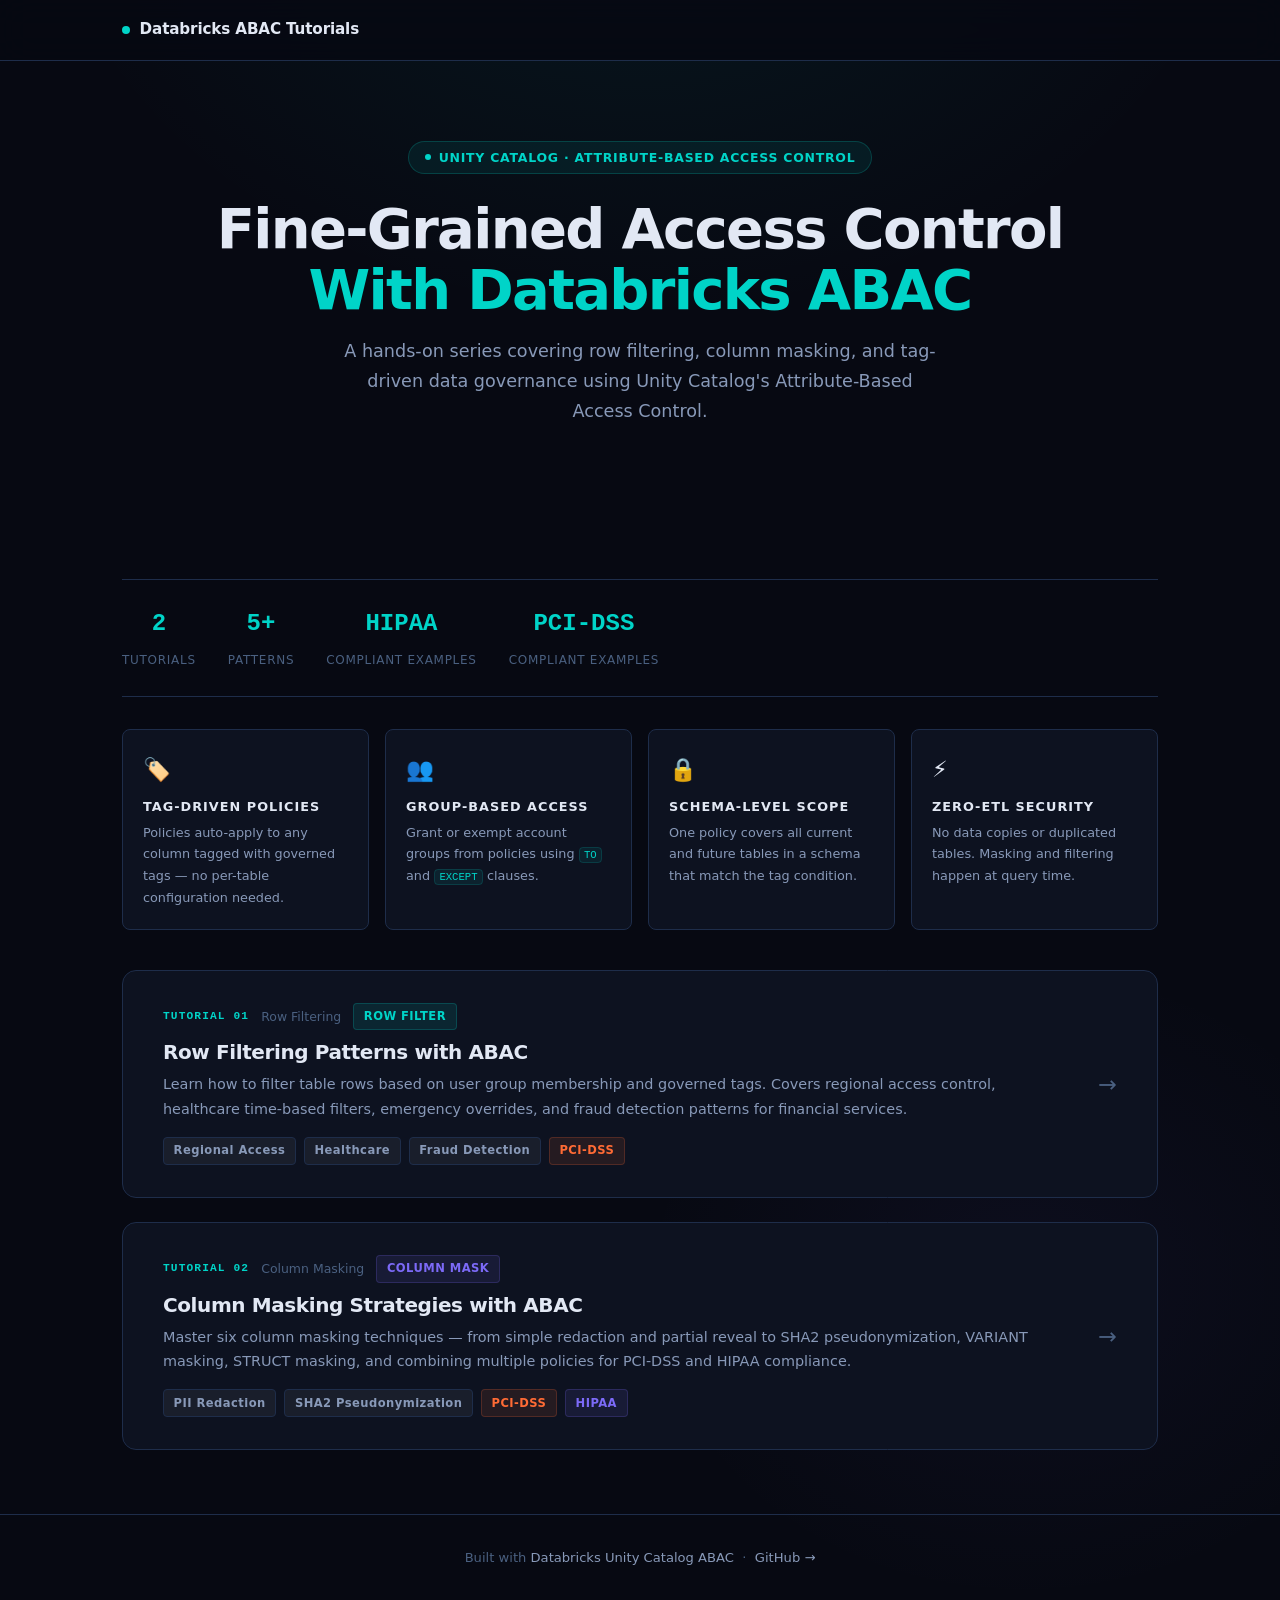
==== docs/index.html @ 79c4bac8 "feat: add GitHub Pages site with blog posts for tutorials 1 and 2 Index page, Row Filtering blog, Co" ====
<!DOCTYPE html>
<html lang="en">
<head>
  <meta charset="UTF-8">
  <meta name="viewport" content="width=device-width, initial-scale=1.0">
  <title>Databricks ABAC Tutorials</title>
  <link rel="stylesheet" href="styles.css">
  <style>
    .blog-list { display: flex; flex-direction: column; gap: 1.5rem; margin-top: 2.5rem; }
    .blog-card {
      background: var(--surface); border: 1px solid var(--border);
      border-radius: var(--radius-lg); padding: 2rem 2.5rem;
      display: grid; grid-template-columns: 1fr auto;
      gap: 1.5rem; align-items: center;
      text-decoration: none; color: inherit;
      transition: border-color var(--transition), transform var(--transition), box-shadow var(--transition);
      position: relative; overflow: hidden;
    }
    .blog-card::after {
      content: ''; position: absolute; inset: 0;
      background: linear-gradient(90deg, rgba(0,212,200,0.03) 0%, transparent 70%);
      opacity: 0; transition: opacity var(--transition);
    }
    .blog-card:hover { border-color: var(--accent-dim); transform: translateX(4px); box-shadow: var(--shadow-accent); }
    .blog-card:hover::after { opacity: 1; }
    .blog-card:hover .blog-arrow { transform: translateX(6px); color: var(--accent); }
    .blog-meta { display: flex; align-items: center; gap: 0.75rem; margin-bottom: 0.6rem; }
    .blog-num { font-family: var(--font-mono); font-size: 0.7rem; font-weight: 700; letter-spacing: 0.1em; color: var(--accent); text-transform: uppercase; }
    .blog-date { font-size: 0.78rem; color: var(--text-dim); }
    .blog-card h2 { font-size: 1.25rem; color: var(--text); margin-bottom: 0.5rem; }
    .blog-card p { font-size: 0.9rem; color: var(--text-muted); margin: 0 0 1rem; }
    .blog-arrow { color: var(--text-dim); font-size: 1.4rem; transition: transform var(--transition), color var(--transition); align-self: center; }
    @media (max-width: 540px) { .blog-card { grid-template-columns: 1fr; } .blog-arrow { display: none; } }

    .stats-row { display: flex; gap: 2rem; margin: 3rem 0 1rem; padding: 1.5rem 0; border-top: 1px solid var(--border); border-bottom: 1px solid var(--border); }
    .stat-item { text-align: center; }
    .stat-val { font-family: var(--font-mono); font-size: 1.5rem; font-weight: 700; color: var(--accent); display: block; }
    .stat-label { font-size: 0.75rem; color: var(--text-dim); text-transform: uppercase; letter-spacing: 0.06em; }

    .intro-grid { display: grid; grid-template-columns: repeat(auto-fit, minmax(200px, 1fr)); gap: 1rem; margin: 2rem 0; }
    .intro-item { background: var(--surface); border: 1px solid var(--border); border-radius: var(--radius); padding: 1.25rem; }
    .intro-item .icon { font-size: 1.4rem; margin-bottom: 0.5rem; }
    .intro-item h4 { font-size: 0.8rem; color: var(--text); margin-bottom: 0.25rem; }
    .intro-item p { font-size: 0.8rem; margin: 0; }
  </style>
</head>
<body>
  <nav class="nav">
    <div class="nav-inner">
      <div class="nav-logo">
        <span class="dot"></span>
        Databricks ABAC Tutorials
      </div>
    </div>
  </nav>

  <main>
    <div class="hero container">
      <div class="hero-badge fade-up fade-up-1">
        <span class="pulse"></span>
        Unity Catalog · Attribute-Based Access Control
      </div>
      <h1 class="fade-up fade-up-2">
        Fine-Grained Access Control<br>
        <span class="highlight">With Databricks ABAC</span>
      </h1>
      <p class="hero-subtitle fade-up fade-up-3">
        A hands-on series covering row filtering, column masking, and tag-driven data governance
        using Unity Catalog's Attribute-Based Access Control.
      </p>
    </div>

    <div class="container">
      <div class="stats-row fade-up fade-up-4">
        <div class="stat-item">
          <span class="stat-val">2</span>
          <span class="stat-label">Tutorials</span>
        </div>
        <div class="stat-item">
          <span class="stat-val">5+</span>
          <span class="stat-label">Patterns</span>
        </div>
        <div class="stat-item">
          <span class="stat-val">HIPAA</span>
          <span class="stat-label">Compliant Examples</span>
        </div>
        <div class="stat-item">
          <span class="stat-val">PCI-DSS</span>
          <span class="stat-label">Compliant Examples</span>
        </div>
      </div>

      <div class="intro-grid">
        <div class="intro-item">
          <div class="icon">🏷️</div>
          <h4>Tag-Driven Policies</h4>
          <p>Policies auto-apply to any column tagged with governed tags — no per-table configuration needed.</p>
        </div>
        <div class="intro-item">
          <div class="icon">👥</div>
          <h4>Group-Based Access</h4>
          <p>Grant or exempt account groups from policies using <code>TO</code> and <code>EXCEPT</code> clauses.</p>
        </div>
        <div class="intro-item">
          <div class="icon">🔒</div>
          <h4>Schema-Level Scope</h4>
          <p>One policy covers all current and future tables in a schema that match the tag condition.</p>
        </div>
        <div class="intro-item">
          <div class="icon">⚡</div>
          <h4>Zero-ETL Security</h4>
          <p>No data copies or duplicated tables. Masking and filtering happen at query time.</p>
        </div>
      </div>

      <div class="blog-list">
        <a class="blog-card" href="tutorial1.html">
          <div>
            <div class="blog-meta">
              <span class="blog-num">Tutorial 01</span>
              <span class="blog-date">Row Filtering</span>
              <span class="tag accent">ROW FILTER</span>
            </div>
            <h2>Row Filtering Patterns with ABAC</h2>
            <p>
              Learn how to filter table rows based on user group membership and governed tags.
              Covers regional access control, healthcare time-based filters, emergency overrides,
              and fraud detection patterns for financial services.
            </p>
            <div style="display:flex;gap:0.5rem;flex-wrap:wrap;">
              <span class="tag">Regional Access</span>
              <span class="tag">Healthcare</span>
              <span class="tag">Fraud Detection</span>
              <span class="tag orange">PCI-DSS</span>
            </div>
          </div>
          <span class="blog-arrow">→</span>
        </a>

        <a class="blog-card" href="tutorial2.html">
          <div>
            <div class="blog-meta">
              <span class="blog-num">Tutorial 02</span>
              <span class="blog-date">Column Masking</span>
              <span class="tag purple">COLUMN MASK</span>
            </div>
            <h2>Column Masking Strategies with ABAC</h2>
            <p>
              Master six column masking techniques — from simple redaction and partial reveal to
              SHA2 pseudonymization, VARIANT masking, STRUCT masking, and combining multiple
              policies for PCI-DSS and HIPAA compliance.
            </p>
            <div style="display:flex;gap:0.5rem;flex-wrap:wrap;">
              <span class="tag">PII Redaction</span>
              <span class="tag">SHA2 Pseudonymization</span>
              <span class="tag orange">PCI-DSS</span>
              <span class="tag purple">HIPAA</span>
            </div>
          </div>
          <span class="blog-arrow">→</span>
        </a>
      </div>
    </div>
  </main>

  <footer>
    <div class="container">
      <p>Built with <a href="https://docs.databricks.com/en/data-governance/unity-catalog/attribute-based-access-control.html" target="_blank">Databricks Unity Catalog ABAC</a> &nbsp;·&nbsp; <a href="https://github.com/AbhiDatabricks/DatabricksABACExamples" target="_blank">GitHub →</a></p>
    </div>
  </footer>
</body>
</html>
---- docs/styles.css ----
/* ─────────────────────────────────────────────
   Databricks ABAC Tutorials — Global Styles
   Dark terminal-data aesthetic
───────────────────────────────────────────── */

:root {
  --bg:         #07091280;
  --bg-solid:   #070912;
  --surface:    #0d1220;
  --surface2:   #111827;
  --border:     #1e2d4a;
  --border2:    #243352;
  --accent:     #00d4c8;
  --accent-dim: #00a89e;
  --accent2:    #ff6b35;
  --accent3:    #7c6af7;
  --text:       #e2e8f4;
  --text-muted: #8899b8;
  --text-dim:   #4a6080;
  --code-bg:    #080e1c;
  --success:    #22d3a0;
  --warning:    #f59e0b;
  --danger:     #f87171;

  --font-mono: "JetBrains Mono", "Fira Code", "Cascadia Code", "SF Mono", "Consolas", monospace;
  --font-body: "SF Pro Display", -apple-system, "Segoe UI", system-ui, sans-serif;
  --font-display: "SF Pro Display", -apple-system, system-ui, sans-serif;

  --radius: 8px;
  --radius-lg: 14px;
  --shadow: 0 4px 24px rgba(0,0,0,0.5);
  --shadow-accent: 0 0 32px rgba(0,212,200,0.12);
  --transition: 0.2s cubic-bezier(0.4, 0, 0.2, 1);
}

*, *::before, *::after { box-sizing: border-box; margin: 0; padding: 0; }

html { scroll-behavior: smooth; }

body {
  background: var(--bg-solid);
  color: var(--text);
  font-family: var(--font-body);
  font-size: 16px;
  line-height: 1.7;
  min-height: 100vh;
  background-image:
    radial-gradient(ellipse 80% 50% at 50% -10%, rgba(0,212,200,0.08) 0%, transparent 60%),
    radial-gradient(ellipse 60% 40% at 80% 80%, rgba(124,106,247,0.05) 0%, transparent 50%);
}

/* ── Scrollbar ── */
::-webkit-scrollbar { width: 6px; height: 6px; }
::-webkit-scrollbar-track { background: var(--bg-solid); }
::-webkit-scrollbar-thumb { background: var(--border2); border-radius: 3px; }
::-webkit-scrollbar-thumb:hover { background: var(--accent-dim); }

/* ── Typography ── */
h1 { font-size: clamp(2rem, 5vw, 3.5rem); font-weight: 700; letter-spacing: -0.03em; line-height: 1.1; }
h2 { font-size: clamp(1.4rem, 3vw, 2rem); font-weight: 600; letter-spacing: -0.02em; line-height: 1.2; margin-bottom: 1rem; }
h3 { font-size: 1.15rem; font-weight: 600; letter-spacing: -0.01em; margin-bottom: 0.75rem; }
h4 { font-size: 0.95rem; font-weight: 600; text-transform: uppercase; letter-spacing: 0.08em; color: var(--text-muted); margin-bottom: 0.5rem; }
p { color: var(--text-muted); margin-bottom: 1rem; }
a { color: var(--accent); text-decoration: none; transition: color var(--transition); }
a:hover { color: #fff; }
strong { color: var(--text); font-weight: 600; }

/* ── Layout ── */
.container { max-width: 1100px; margin: 0 auto; padding: 0 2rem; }
.container-narrow { max-width: 820px; margin: 0 auto; padding: 0 2rem; }

/* ── Nav ── */
.nav {
  position: sticky; top: 0; z-index: 100;
  border-bottom: 1px solid var(--border);
  background: rgba(7,9,18,0.85);
  backdrop-filter: blur(16px);
  -webkit-backdrop-filter: blur(16px);
}
.nav-inner {
  max-width: 1100px; margin: 0 auto;
  padding: 0 2rem;
  height: 60px;
  display: flex; align-items: center; gap: 1.5rem;
}
.nav-logo {
  display: flex; align-items: center; gap: 0.6rem;
  font-weight: 700; font-size: 0.95rem;
  color: var(--text); letter-spacing: -0.01em;
}
.nav-logo .dot { width: 8px; height: 8px; border-radius: 50%; background: var(--accent); display: inline-block; flex-shrink: 0; }
.nav-back {
  display: inline-flex; align-items: center; gap: 0.4rem;
  font-size: 0.875rem; color: var(--text-muted);
  transition: color var(--transition);
}
.nav-back:hover { color: var(--accent); }
.nav-back svg { width: 14px; height: 14px; }
.nav-title { font-size: 0.875rem; color: var(--text-dim); border-left: 1px solid var(--border); padding-left: 1.5rem; }

/* ── Hero ── */
.hero {
  padding: 5rem 0 4rem;
  text-align: center;
  position: relative;
}
.hero-badge {
  display: inline-flex; align-items: center; gap: 0.5rem;
  background: rgba(0,212,200,0.08); border: 1px solid rgba(0,212,200,0.2);
  border-radius: 100px; padding: 0.3rem 1rem;
  font-size: 0.78rem; font-weight: 600; letter-spacing: 0.06em;
  color: var(--accent); text-transform: uppercase;
  margin-bottom: 1.5rem;
}
.hero-badge .pulse {
  width: 6px; height: 6px; border-radius: 50%; background: var(--accent);
  animation: pulse 2s ease-in-out infinite;
}
@keyframes pulse {
  0%, 100% { opacity: 1; transform: scale(1); }
  50% { opacity: 0.5; transform: scale(0.8); }
}
.hero h1 { margin-bottom: 1rem; }
.hero h1 .highlight { color: var(--accent); }
.hero-subtitle { font-size: 1.1rem; color: var(--text-muted); max-width: 600px; margin: 0 auto 2.5rem; }

/* ── Cards ── */
.cards { display: grid; grid-template-columns: repeat(auto-fit, minmax(320px, 1fr)); gap: 1.5rem; margin-top: 3rem; }

.card {
  background: var(--surface);
  border: 1px solid var(--border);
  border-radius: var(--radius-lg);
  padding: 2rem;
  transition: border-color var(--transition), transform var(--transition), box-shadow var(--transition);
  position: relative; overflow: hidden;
  text-decoration: none; color: inherit; display: block;
}
.card::before {
  content: ''; position: absolute; inset: 0;
  background: linear-gradient(135deg, rgba(0,212,200,0.04) 0%, transparent 60%);
  opacity: 0; transition: opacity var(--transition);
}
.card:hover { border-color: var(--accent-dim); transform: translateY(-3px); box-shadow: var(--shadow-accent); }
.card:hover::before { opacity: 1; }
.card:hover .card-arrow { transform: translateX(4px); color: var(--accent); }

.card-num {
  font-family: var(--font-mono);
  font-size: 0.7rem; font-weight: 700; letter-spacing: 0.12em;
  color: var(--accent); text-transform: uppercase;
  margin-bottom: 0.75rem; display: block;
}
.card h3 { font-size: 1.2rem; color: var(--text); margin-bottom: 0.6rem; }
.card p { font-size: 0.9rem; color: var(--text-muted); margin: 0 0 1.5rem; }
.card-footer { display: flex; align-items: center; justify-content: space-between; }
.card-tags { display: flex; gap: 0.4rem; flex-wrap: wrap; }
.tag {
  font-size: 0.72rem; font-weight: 600; letter-spacing: 0.04em;
  padding: 0.2rem 0.6rem; border-radius: 4px;
  background: rgba(255,255,255,0.05); color: var(--text-muted);
  border: 1px solid var(--border);
}
.tag.accent { background: rgba(0,212,200,0.1); color: var(--accent); border-color: rgba(0,212,200,0.2); }
.tag.orange { background: rgba(255,107,53,0.1); color: var(--accent2); border-color: rgba(255,107,53,0.2); }
.tag.purple { background: rgba(124,106,247,0.1); color: var(--accent3); border-color: rgba(124,106,247,0.2); }
.card-arrow { color: var(--text-dim); transition: transform var(--transition), color var(--transition); font-size: 1.2rem; }

/* ── Tutorial layout ── */
.tutorial-layout { display: grid; grid-template-columns: 220px 1fr; gap: 3rem; padding: 3rem 0; align-items: start; }
@media (max-width: 768px) { .tutorial-layout { grid-template-columns: 1fr; } }

/* ── TOC ── */
.toc { position: sticky; top: 80px; }
.toc-title { font-size: 0.7rem; text-transform: uppercase; letter-spacing: 0.1em; color: var(--text-dim); margin-bottom: 0.75rem; font-weight: 700; }
.toc-list { list-style: none; border-left: 1px solid var(--border); }
.toc-list li a {
  display: block; padding: 0.35rem 0.85rem;
  font-size: 0.82rem; color: var(--text-muted);
  transition: color var(--transition), border-color var(--transition);
  border-left: 2px solid transparent; margin-left: -1px;
}
.toc-list li a:hover { color: var(--accent); border-left-color: var(--accent); }
.toc-list li a.active { color: var(--accent); border-left-color: var(--accent); }
.toc-list .toc-sub a { padding-left: 1.5rem; font-size: 0.78rem; }

/* ── Content sections ── */
.content section { margin-bottom: 3.5rem; }
.section-label {
  display: inline-flex; align-items: center; gap: 0.5rem;
  font-size: 0.7rem; font-weight: 700; letter-spacing: 0.1em;
  text-transform: uppercase; color: var(--accent);
  margin-bottom: 0.6rem;
}
.section-label::before { content: ''; width: 20px; height: 1px; background: var(--accent); }

/* ── Code blocks ── */
.code-wrap {
  background: var(--code-bg);
  border: 1px solid var(--border);
  border-radius: var(--radius);
  overflow: hidden;
  margin: 1.25rem 0;
  font-family: var(--font-mono);
}
.code-header {
  display: flex; align-items: center; justify-content: space-between;
  padding: 0.5rem 1rem;
  background: rgba(255,255,255,0.03);
  border-bottom: 1px solid var(--border);
}
.code-lang { font-size: 0.7rem; text-transform: uppercase; letter-spacing: 0.08em; color: var(--text-dim); font-weight: 700; }
.code-dots { display: flex; gap: 5px; }
.code-dots span { width: 10px; height: 10px; border-radius: 50%; }
.code-dots span:nth-child(1) { background: #ff5f57; }
.code-dots span:nth-child(2) { background: #ffbd2e; }
.code-dots span:nth-child(3) { background: #28ca41; }
.code-body { padding: 1.25rem 1.5rem; overflow-x: auto; }
.code-body pre { font-size: 0.82rem; line-height: 1.8; color: #c9d1e0; white-space: pre; }

/* SQL syntax colors */
.kw  { color: #7c6af7; font-weight: 600; } /* keywords */
.fn  { color: #00d4c8; }                    /* functions */
.str { color: #86efac; }                    /* strings */
.cm  { color: #4a6080; font-style: italic; }/* comments */
.op  { color: #94a3b8; }                    /* operators */
.nn  { color: #fbbf24; }                    /* names/identifiers */
.py  { color: #fb923c; }                    /* python */

/* ── Inline code ── */
code {
  font-family: var(--font-mono);
  font-size: 0.83em;
  background: rgba(0,212,200,0.08);
  color: var(--accent);
  padding: 0.1em 0.4em;
  border-radius: 4px;
  border: 1px solid rgba(0,212,200,0.15);
}

/* ── Tables ── */
.table-wrap { overflow-x: auto; margin: 1.25rem 0; border-radius: var(--radius); border: 1px solid var(--border); }
table { width: 100%; border-collapse: collapse; font-size: 0.875rem; }
thead { background: rgba(0,212,200,0.06); }
th { padding: 0.75rem 1rem; text-align: left; font-size: 0.72rem; text-transform: uppercase; letter-spacing: 0.08em; color: var(--accent); font-weight: 700; border-bottom: 1px solid var(--border); }
td { padding: 0.75rem 1rem; color: var(--text-muted); border-bottom: 1px solid rgba(30,45,74,0.5); }
tr:last-child td { border-bottom: none; }
tr:hover td { background: rgba(255,255,255,0.02); }
.td-role { font-family: var(--font-mono); font-size: 0.78rem; color: var(--accent); }
.td-yes { color: var(--success); font-weight: 600; }
.td-no { color: var(--danger); }
.td-partial { color: var(--warning); }

/* ── Callouts ── */
.callout {
  border-radius: var(--radius);
  padding: 1.25rem 1.5rem;
  margin: 1.5rem 0;
  border-left: 3px solid;
  display: flex; gap: 1rem; align-items: flex-start;
}
.callout-icon { font-size: 1.1rem; flex-shrink: 0; margin-top: 0.1rem; }
.callout-body h4 { margin-bottom: 0.35rem; font-size: 0.85rem; text-transform: uppercase; letter-spacing: 0.06em; }
.callout-body p, .callout-body li { font-size: 0.875rem; margin-bottom: 0.4rem; }
.callout-body ul { padding-left: 1.25rem; color: var(--text-muted); }
.callout.info { background: rgba(0,212,200,0.06); border-color: var(--accent); }
.callout.info h4 { color: var(--accent); }
.callout.warning { background: rgba(245,158,11,0.06); border-color: var(--warning); }
.callout.warning h4 { color: var(--warning); }
.callout.danger { background: rgba(248,113,113,0.06); border-color: var(--danger); }
.callout.danger h4 { color: var(--danger); }
.callout.success { background: rgba(34,211,160,0.06); border-color: var(--success); }
.callout.success h4 { color: var(--success); }

/* ── Steps ── */
.steps { display: flex; flex-direction: column; gap: 0; position: relative; }
.step {
  display: grid; grid-template-columns: 40px 1fr;
  gap: 1.25rem; padding-bottom: 2.5rem; position: relative;
}
.step:last-child { padding-bottom: 0; }
.step-num-wrap { display: flex; flex-direction: column; align-items: center; }
.step-num {
  width: 36px; height: 36px; border-radius: 50%;
  background: var(--surface2); border: 2px solid var(--border2);
  display: flex; align-items: center; justify-content: center;
  font-family: var(--font-mono); font-size: 0.8rem; font-weight: 700;
  color: var(--accent); flex-shrink: 0; z-index: 1;
}
.step-line { width: 1px; flex: 1; background: var(--border); margin-top: 0.5rem; }
.step:last-child .step-line { display: none; }
.step-content h3 { padding-top: 0.3rem; margin-bottom: 0.6rem; }

/* ── Prereq list ── */
.prereq-grid { display: grid; grid-template-columns: repeat(auto-fit, minmax(200px, 1fr)); gap: 1rem; margin: 1.25rem 0; }
.prereq-item {
  background: var(--surface);
  border: 1px solid var(--border);
  border-radius: var(--radius);
  padding: 1rem 1.25rem;
}
.prereq-item h4 { font-size: 0.7rem; margin-bottom: 0.5rem; }
.prereq-item ul { list-style: none; padding: 0; }
.prereq-item li {
  font-family: var(--font-mono); font-size: 0.75rem;
  color: var(--text-muted); padding: 0.2rem 0;
  display: flex; align-items: center; gap: 0.4rem;
}
.prereq-item li::before { content: '›'; color: var(--accent); font-size: 1rem; }

/* ── Section divider ── */
.divider { border: none; border-top: 1px solid var(--border); margin: 3rem 0; }

/* ── Industry badge ── */
.industry-header {
  display: flex; align-items: center; gap: 1rem;
  background: var(--surface); border: 1px solid var(--border);
  border-radius: var(--radius); padding: 1rem 1.5rem;
  margin-bottom: 1.5rem;
}
.industry-icon { font-size: 1.8rem; }
.industry-header h2 { margin: 0; font-size: 1.3rem; }
.industry-header p { margin: 0; font-size: 0.85rem; }

/* ── Footer ── */
footer {
  border-top: 1px solid var(--border);
  padding: 2rem 0;
  margin-top: 4rem;
  text-align: center;
}
footer p { font-size: 0.82rem; color: var(--text-dim); margin: 0; }
footer a { color: var(--text-muted); }
footer a:hover { color: var(--accent); }

/* ── Animations ── */
@keyframes fadeInUp {
  from { opacity: 0; transform: translateY(20px); }
  to   { opacity: 1; transform: translateY(0); }
}
.fade-up { animation: fadeInUp 0.5s ease forwards; }
.fade-up-1 { animation-delay: 0.1s; opacity: 0; }
.fade-up-2 { animation-delay: 0.2s; opacity: 0; }
.fade-up-3 { animation-delay: 0.3s; opacity: 0; }
.fade-up-4 { animation-delay: 0.4s; opacity: 0; }

/* ── Responsive ── */
@media (max-width: 640px) {
  .container, .container-narrow { padding: 0 1.25rem; }
  .hero { padding: 3rem 0 2.5rem; }
  .nav-inner { padding: 0 1.25rem; }
  .code-body { padding: 1rem; }
  .code-body pre { font-size: 0.75rem; }
}
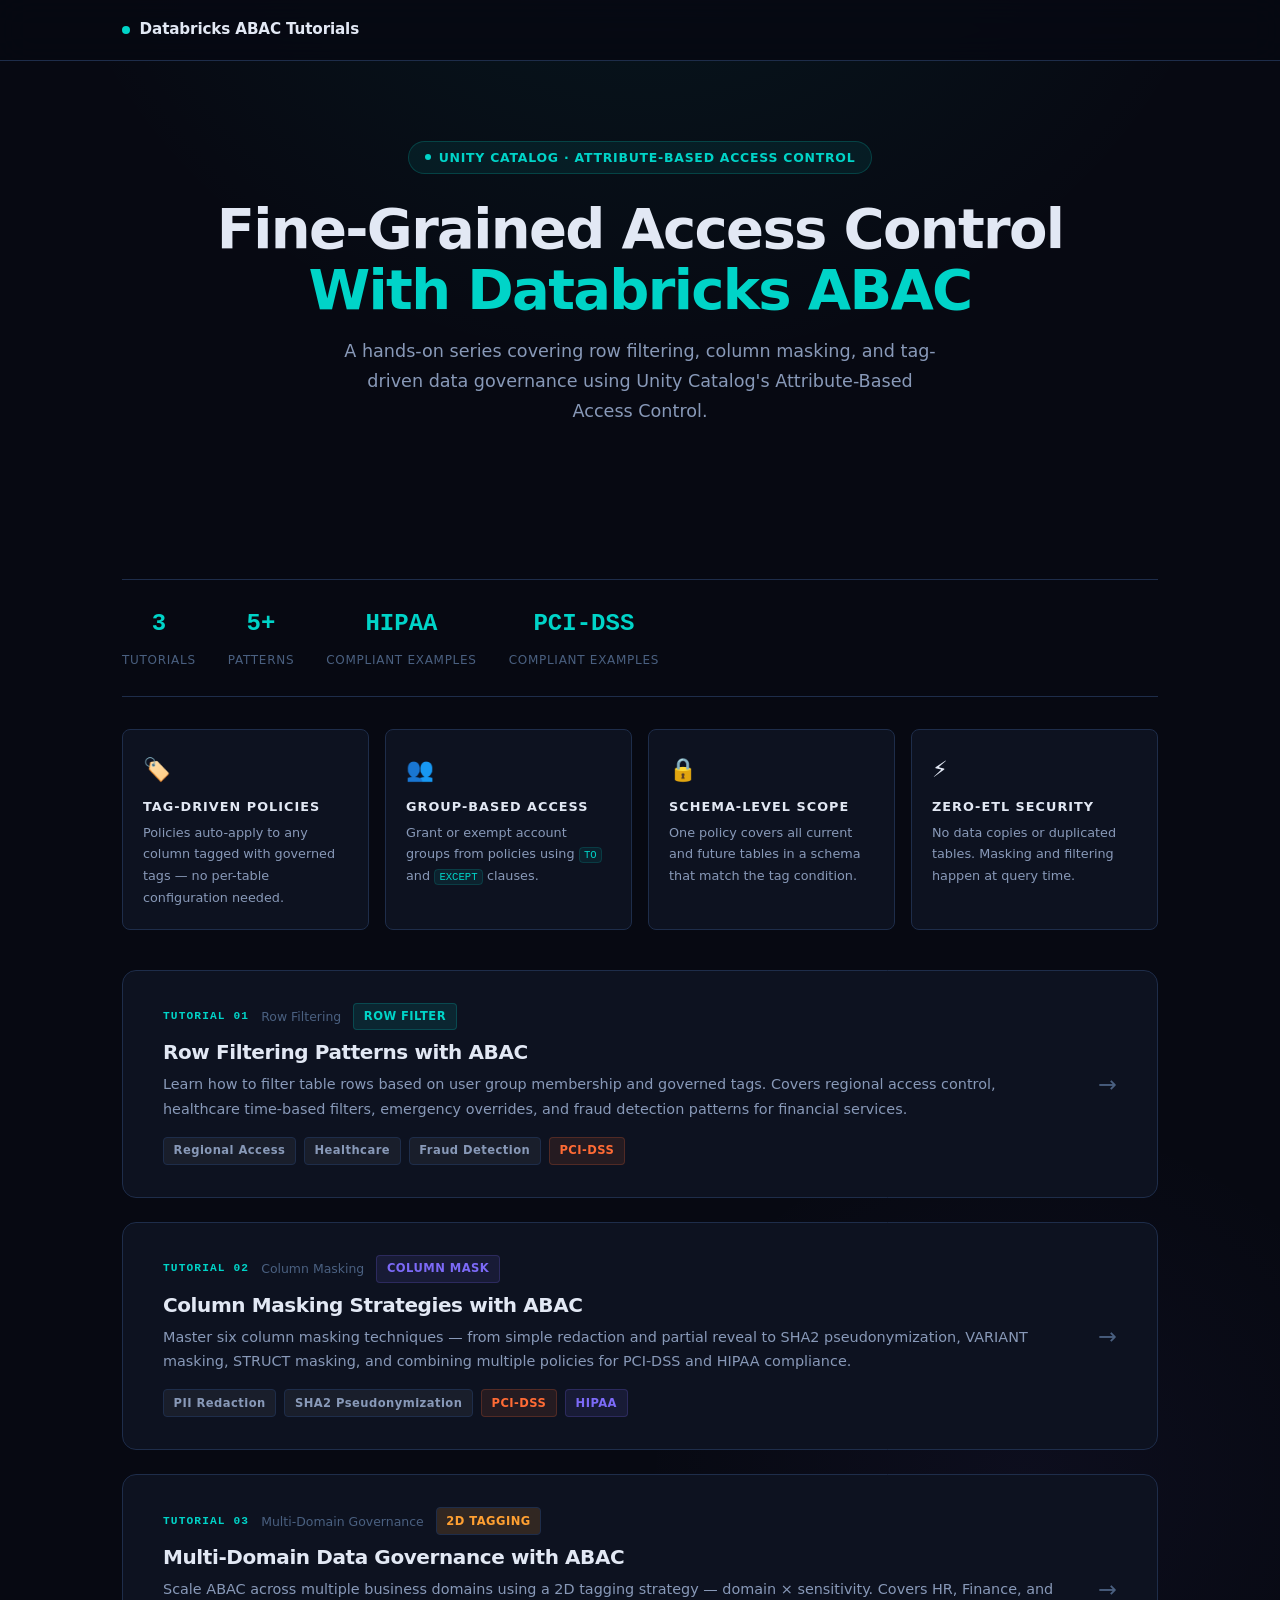
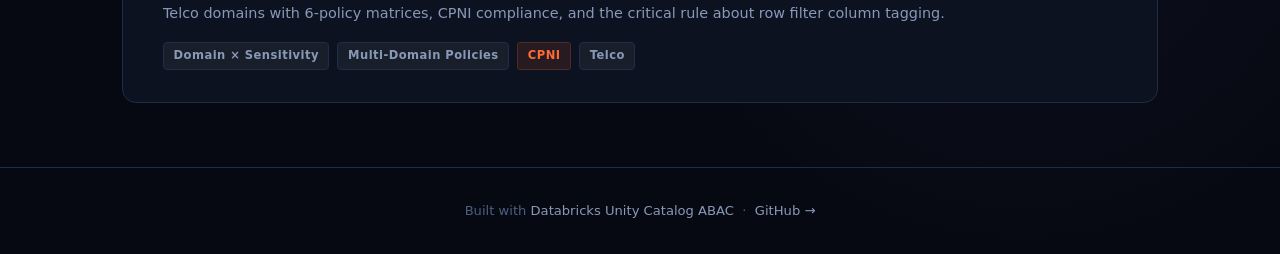
==== commit 204fe30c: "feat: add Tutorial 3 (Multi-Domain Governance), README, and notebook 5 - docs/tutorial3.html: new bl" ====
--- a/docs/index.html
+++ b/docs/index.html
@@ -73,7 +73,7 @@
     <div class="container">
       <div class="stats-row fade-up fade-up-4">
         <div class="stat-item">
-          <span class="stat-val">2</span>
+          <span class="stat-val">3</span>
           <span class="stat-label">Tutorials</span>
         </div>
         <div class="stat-item">
@@ -159,6 +159,29 @@
           </div>
           <span class="blog-arrow">→</span>
         </a>
+
+        <a class="blog-card" href="tutorial3.html">
+          <div>
+            <div class="blog-meta">
+              <span class="blog-num">Tutorial 03</span>
+              <span class="blog-date">Multi-Domain Governance</span>
+              <span class="tag" style="background:rgba(255,160,50,0.15);color:#ffa032;">2D TAGGING</span>
+            </div>
+            <h2>Multi-Domain Data Governance with ABAC</h2>
+            <p>
+              Scale ABAC across multiple business domains using a 2D tagging strategy — domain × sensitivity.
+              Covers HR, Finance, and Telco domains with 6-policy matrices, CPNI compliance,
+              and the critical rule about row filter column tagging.
+            </p>
+            <div style="display:flex;gap:0.5rem;flex-wrap:wrap;">
+              <span class="tag">Domain × Sensitivity</span>
+              <span class="tag">Multi-Domain Policies</span>
+              <span class="tag orange">CPNI</span>
+              <span class="tag">Telco</span>
+            </div>
+          </div>
+          <span class="blog-arrow">→</span>
+        </a>
       </div>
     </div>
   </main>
